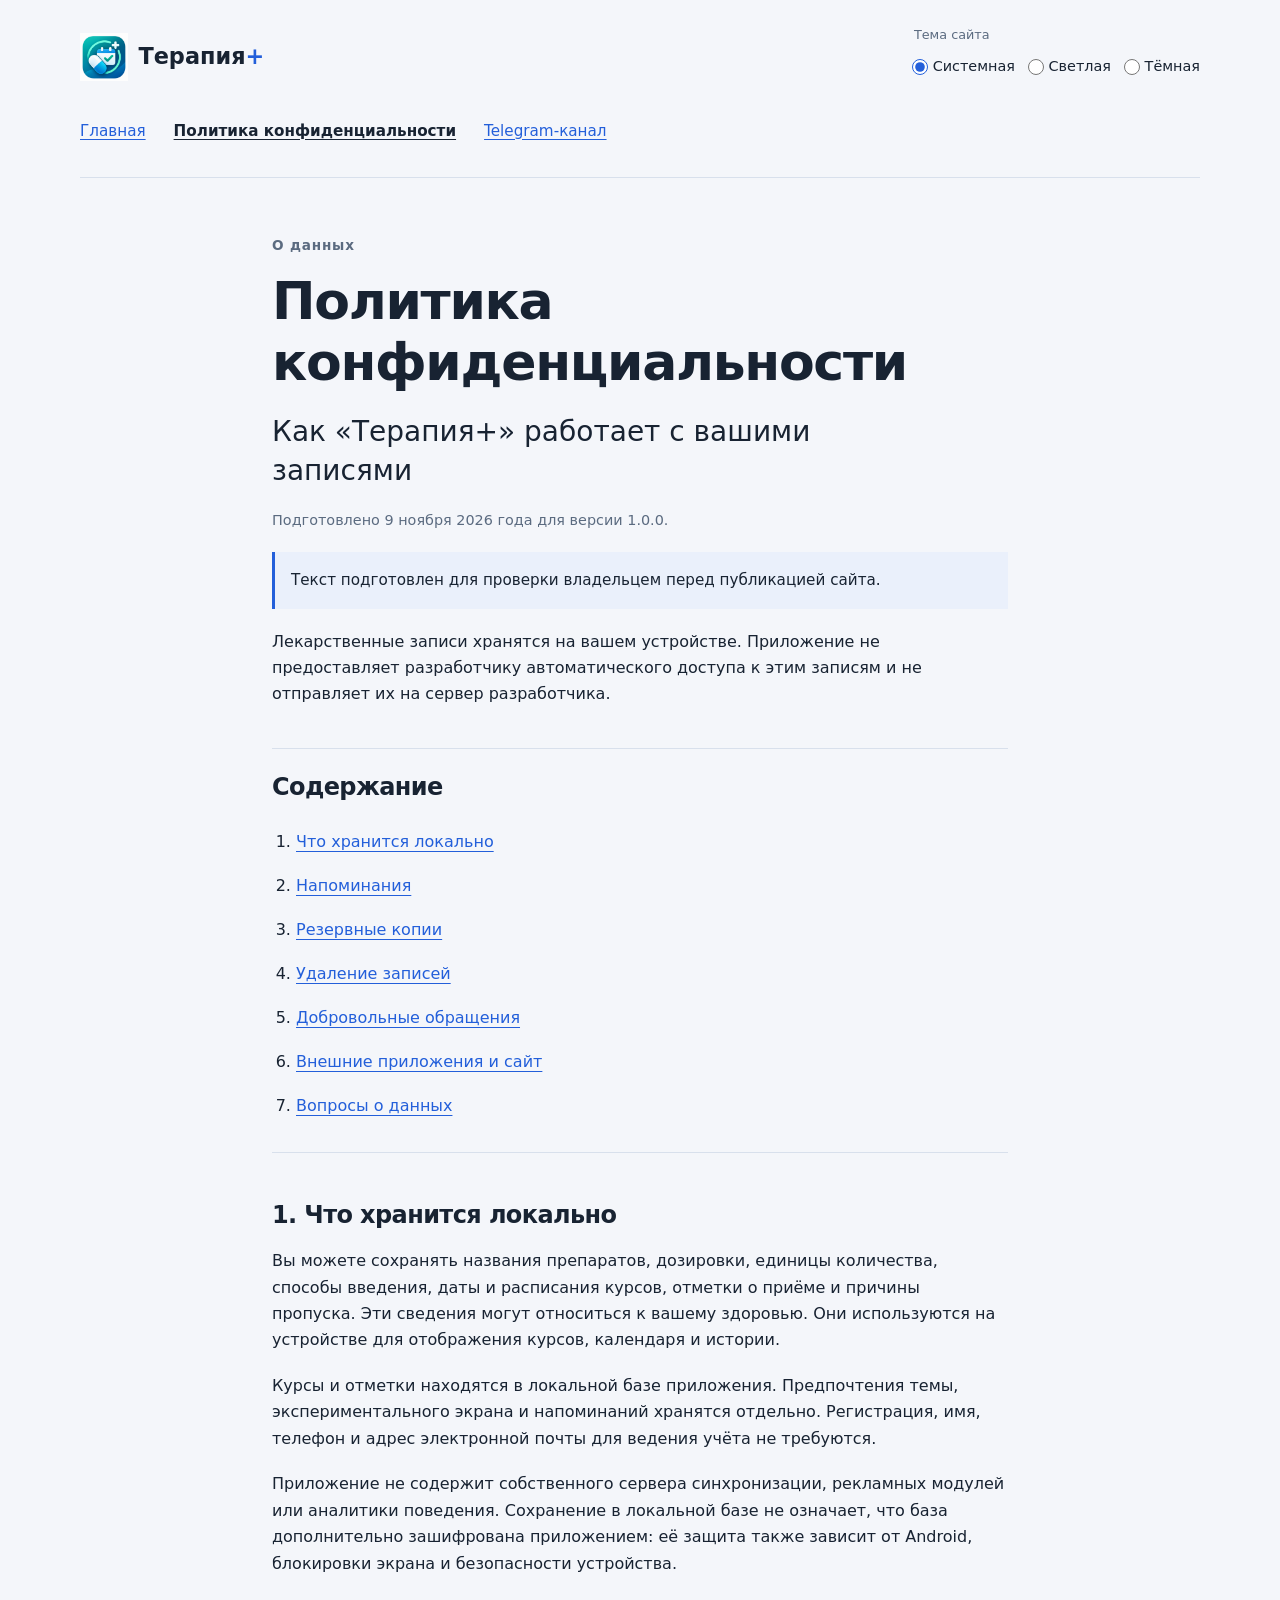
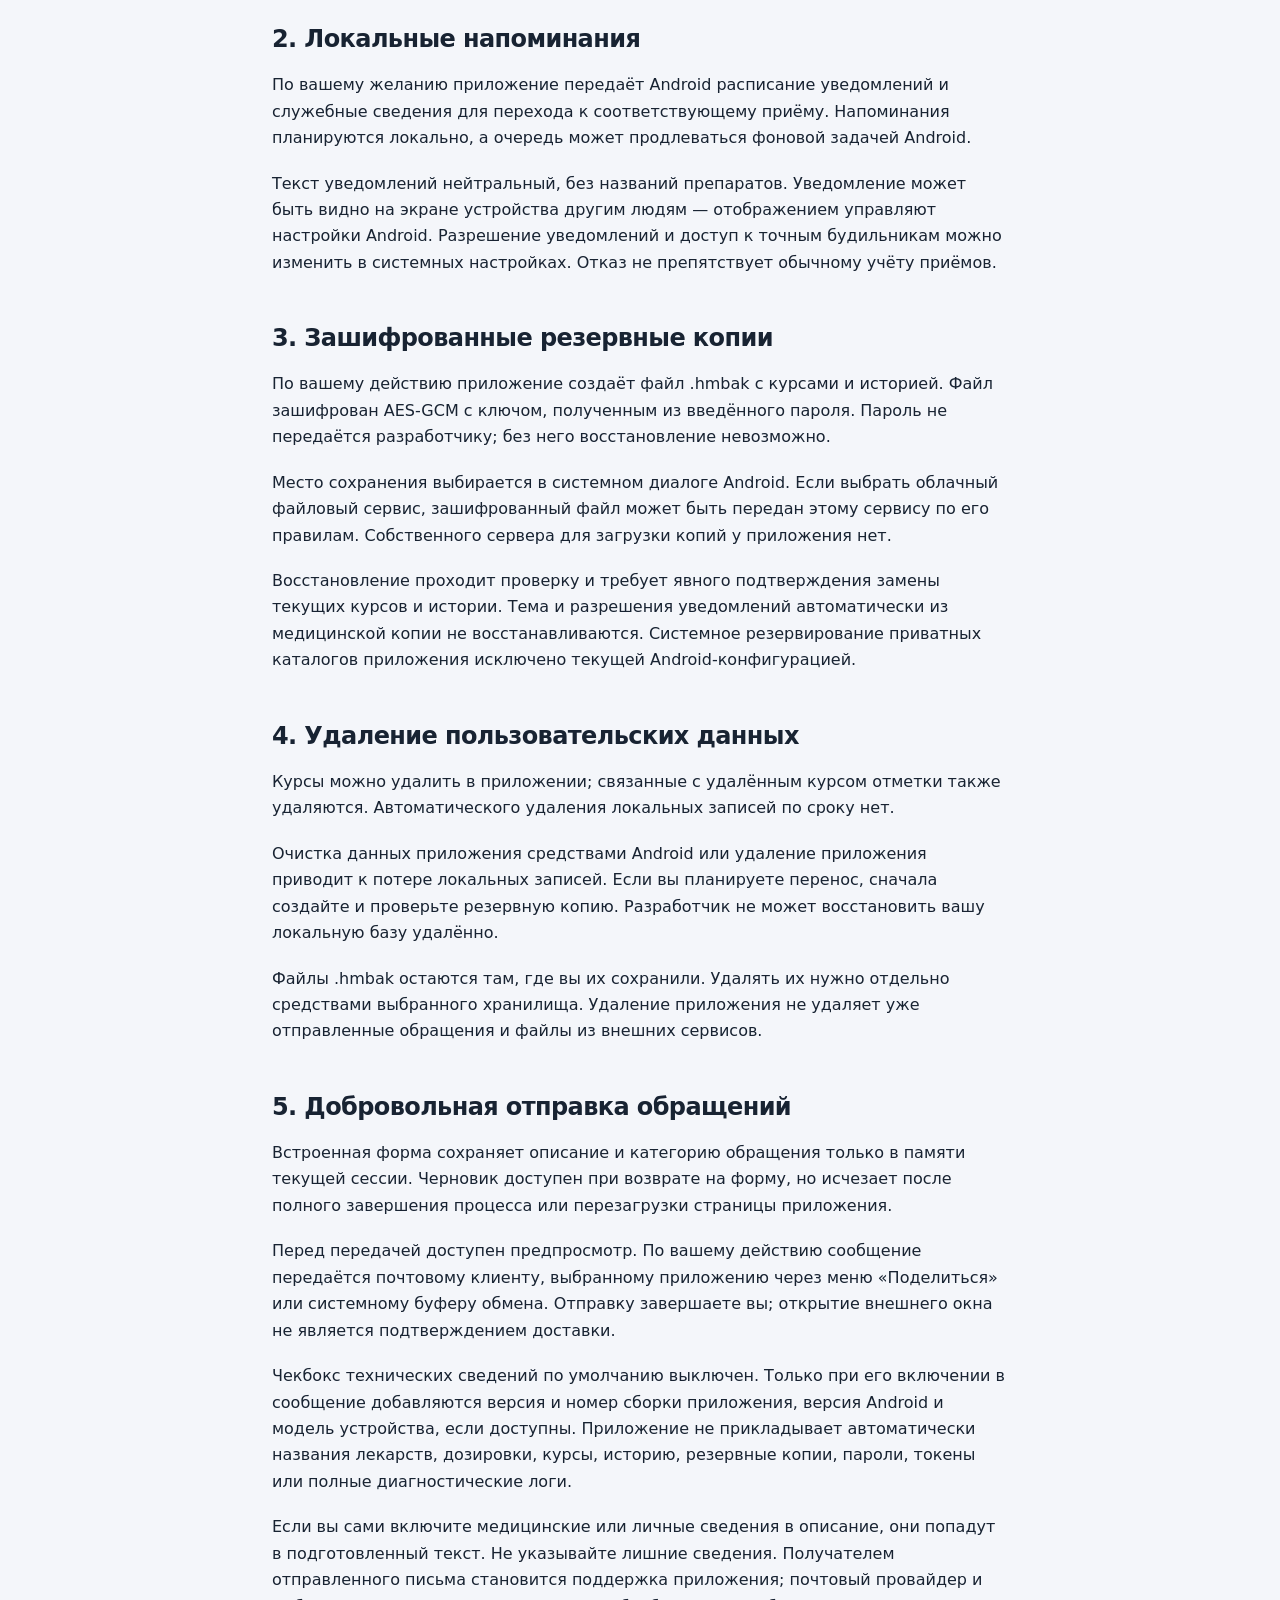
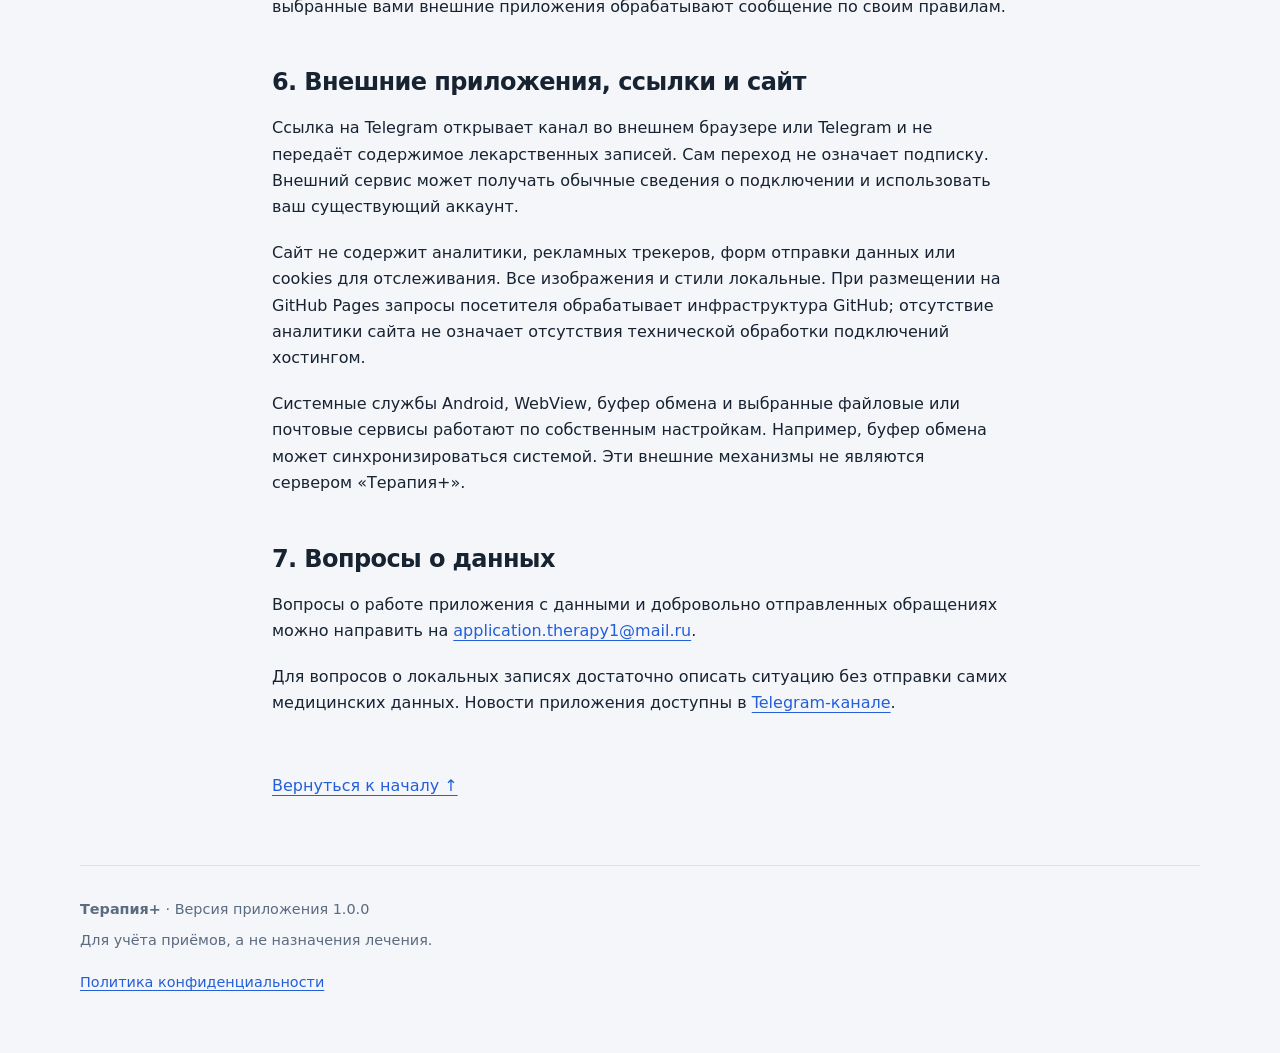
==== privacy/index.html @ ffd5de87 "Initial TherapyPlus website" ====
<!doctype html>
<html lang="ru">
<head>
  <meta charset="utf-8">
  <meta name="viewport" content="width=device-width, initial-scale=1">
  <meta name="description" content="Локальные записи, резервные копии, напоминания и добровольная обратная связь в Терапия+.">
  <meta name="referrer" content="no-referrer">
  <meta name="color-scheme" content="light dark">
  <title>Политика конфиденциальности — Терапия+</title>
  <link rel="icon" type="image/png" href="../assets/favicon.png">
  <link rel="stylesheet" href="../assets/styles.css">
</head>
<body>
  <a class="skip" href="#main">Перейти к содержимому</a>
  <header class="site-header wrap">
    <a class="brand" href="../" aria-label="Терапия+ — главная"><img src="../assets/favicon.png" width="48" height="48" alt=""><span>Терапия<span class="plus">+</span></span></a>
    <fieldset class="theme"><legend>Тема сайта</legend>
      <label><input id="theme-system" type="radio" name="theme" value="system" checked><span>Системная</span></label>
      <label><input id="theme-light" type="radio" name="theme" value="light"><span>Светлая</span></label>
      <label><input id="theme-dark" type="radio" name="theme" value="dark"><span>Тёмная</span></label>
    </fieldset>
    <nav aria-label="Главная навигация"><a href="../">Главная</a><a href="../privacy/" aria-current="page">Политика конфиденциальности</a><a href="https://t.me/+9D8aGX0nv0g4OTYy" rel="noreferrer">Telegram-канал</a></nav>
  </header>
  <main id="main" class="wrap" tabindex="-1">
    <article class="document">
      <p class="eyebrow">О данных</p><h1>Политика конфиденциальности</h1>
      <p class="lead">Как «Терапия+» работает с вашими записями</p>
      <p class="muted small">Подготовлено 9 ноября 2026 года для версии 1.0.0.</p>
      <p class="review-note">Текст подготовлен для проверки владельцем перед публикацией сайта.</p>
      <p>Лекарственные записи хранятся на вашем устройстве. Приложение не предоставляет разработчику автоматического доступа к этим записям и не отправляет их на сервер разработчика.</p>
      <nav class="contents" aria-label="Содержание политики"><h2>Содержание</h2><ol><li><a href="#local">Что хранится локально</a></li><li><a href="#reminders">Напоминания</a></li><li><a href="#backups">Резервные копии</a></li><li><a href="#deletion">Удаление записей</a></li><li><a href="#feedback">Добровольные обращения</a></li><li><a href="#external">Внешние приложения и сайт</a></li><li><a href="#contact">Вопросы о данных</a></li></ol></nav>
      <section id="local"><h2>1. Что хранится локально</h2><p>Вы можете сохранять названия препаратов, дозировки, единицы количества, способы введения, даты и расписания курсов, отметки о приёме и причины пропуска. Эти сведения могут относиться к вашему здоровью. Они используются на устройстве для отображения курсов, календаря и истории.</p><p>Курсы и отметки находятся в локальной базе приложения. Предпочтения темы, экспериментального экрана и напоминаний хранятся отдельно. Регистрация, имя, телефон и адрес электронной почты для ведения учёта не требуются.</p><p>Приложение не содержит собственного сервера синхронизации, рекламных модулей или аналитики поведения. Сохранение в локальной базе не означает, что база дополнительно зашифрована приложением: её защита также зависит от Android, блокировки экрана и безопасности устройства.</p></section>
      <section id="reminders"><h2>2. Локальные напоминания</h2><p>По вашему желанию приложение передаёт Android расписание уведомлений и служебные сведения для перехода к соответствующему приёму. Напоминания планируются локально, а очередь может продлеваться фоновой задачей Android.</p><p>Текст уведомлений нейтральный, без названий препаратов. Уведомление может быть видно на экране устройства другим людям — отображением управляют настройки Android. Разрешение уведомлений и доступ к точным будильникам можно изменить в системных настройках. Отказ не препятствует обычному учёту приёмов.</p></section>
      <section id="backups"><h2>3. Зашифрованные резервные копии</h2><p>По вашему действию приложение создаёт файл .hmbak с курсами и историей. Файл зашифрован AES-GCM с ключом, полученным из введённого пароля. Пароль не передаётся разработчику; без него восстановление невозможно.</p><p>Место сохранения выбирается в системном диалоге Android. Если выбрать облачный файловый сервис, зашифрованный файл может быть передан этому сервису по его правилам. Собственного сервера для загрузки копий у приложения нет.</p><p>Восстановление проходит проверку и требует явного подтверждения замены текущих курсов и истории. Тема и разрешения уведомлений автоматически из медицинской копии не восстанавливаются. Системное резервирование приватных каталогов приложения исключено текущей Android-конфигурацией.</p></section>
      <section id="deletion"><h2>4. Удаление пользовательских данных</h2><p>Курсы можно удалить в приложении; связанные с удалённым курсом отметки также удаляются. Автоматического удаления локальных записей по сроку нет.</p><p>Очистка данных приложения средствами Android или удаление приложения приводит к потере локальных записей. Если вы планируете перенос, сначала создайте и проверьте резервную копию. Разработчик не может восстановить вашу локальную базу удалённо.</p><p>Файлы .hmbak остаются там, где вы их сохранили. Удалять их нужно отдельно средствами выбранного хранилища. Удаление приложения не удаляет уже отправленные обращения и файлы из внешних сервисов.</p></section>
      <section id="feedback"><h2>5. Добровольная отправка обращений</h2><p>Встроенная форма сохраняет описание и категорию обращения только в памяти текущей сессии. Черновик доступен при возврате на форму, но исчезает после полного завершения процесса или перезагрузки страницы приложения.</p><p>Перед передачей доступен предпросмотр. По вашему действию сообщение передаётся почтовому клиенту, выбранному приложению через меню «Поделиться» или системному буферу обмена. Отправку завершаете вы; открытие внешнего окна не является подтверждением доставки.</p><p>Чекбокс технических сведений по умолчанию выключен. Только при его включении в сообщение добавляются версия и номер сборки приложения, версия Android и модель устройства, если доступны. Приложение не прикладывает автоматически названия лекарств, дозировки, курсы, историю, резервные копии, пароли, токены или полные диагностические логи.</p><p>Если вы сами включите медицинские или личные сведения в описание, они попадут в подготовленный текст. Не указывайте лишние сведения. Получателем отправленного письма становится поддержка приложения; почтовый провайдер и выбранные вами внешние приложения обрабатывают сообщение по своим правилам.</p></section>
      <section id="external"><h2>6. Внешние приложения, ссылки и сайт</h2><p>Ссылка на Telegram открывает канал во внешнем браузере или Telegram и не передаёт содержимое лекарственных записей. Сам переход не означает подписку. Внешний сервис может получать обычные сведения о подключении и использовать ваш существующий аккаунт.</p><p>Сайт не содержит аналитики, рекламных трекеров, форм отправки данных или cookies для отслеживания. Все изображения и стили локальные. При размещении на GitHub Pages запросы посетителя обрабатывает инфраструктура GitHub; отсутствие аналитики сайта не означает отсутствия технической обработки подключений хостингом.</p><p>Системные службы Android, WebView, буфер обмена и выбранные файловые или почтовые сервисы работают по собственным настройкам. Например, буфер обмена может синхронизироваться системой. Эти внешние механизмы не являются сервером «Терапия+».</p></section>
      <section id="contact"><h2>7. Вопросы о данных</h2><p>Вопросы о работе приложения с данными и добровольно отправленных обращениях можно направить на <a href="mailto:application.therapy1@mail.ru">application.therapy1@mail.ru</a>.</p><p>Для вопросов о локальных записях достаточно описать ситуацию без отправки самих медицинских данных. Новости приложения доступны в <a href="https://t.me/+9D8aGX0nv0g4OTYy" rel="noreferrer">Telegram-канале</a>.</p></section>
      <a class="text-link" href="#main">Вернуться к началу ↑</a>
    </article>
</main>
  <footer class="site-footer wrap"><p><strong>Терапия+</strong> <span class="muted">· Версия приложения 1.0.0</span></p><p>Для учёта приёмов, а не назначения лечения.</p><a href="../privacy/">Политика конфиденциальности</a></footer>
</body>
</html>
---- assets/styles.css ----
:root{color-scheme:light;--bg:#f4f6fa;--surface:#fff;--text:#182332;--muted:#5b6b80;--border:#d8e0ec;--accent:#235fda;--on-accent:#fff;--soft:#eaf0fb;font-family:system-ui,-apple-system,"Segoe UI",sans-serif;font-size:100%;line-height:1.65;background:var(--bg);color:var(--text)}
@media(prefers-color-scheme:dark){:root:not(:has(#theme-light:checked)){color-scheme:dark;--bg:#101319;--surface:#1a202a;--text:#edf2fa;--muted:#aab8ce;--border:#384458;--accent:#91b6ff;--on-accent:#102349;--soft:#252f3e}}
:root:has(#theme-dark:checked){color-scheme:dark;--bg:#101319;--surface:#1a202a;--text:#edf2fa;--muted:#aab8ce;--border:#384458;--accent:#91b6ff;--on-accent:#102349;--soft:#252f3e}
*{box-sizing:border-box}body{margin:0}.wrap{width:min(70rem,calc(100% - 3rem));margin-inline:auto}a{color:var(--accent);text-underline-offset:.22em;overflow-wrap:anywhere}a:hover{text-decoration-thickness:2px}a:focus-visible,input:focus-visible{outline:3px solid var(--accent);outline-offset:4px}p{margin:0 0 1.2rem}h1,h2,h3{line-height:1.17;letter-spacing:-.025em;text-wrap:balance;overflow-wrap:anywhere;margin:0 0 1.2rem}h1{font-size:clamp(2.6rem,7vw,5rem)}h2{font-size:clamp(1.65rem,3vw,2.2rem)}.plus{color:var(--accent)}.muted,.small,.release-note{color:var(--muted)}.small,.release-note{font-size:.9rem}.eyebrow{font-size:.85rem;font-weight:650;color:var(--muted);letter-spacing:.06em;margin-bottom:.9rem}.lead{font-size:clamp(1.25rem,2.5vw,1.75rem);line-height:1.4;max-width:35rem}.intro{max-width:36rem}.skip{position:absolute;left:1rem;top:-10rem;padding:.8rem;background:var(--surface);z-index:10}.skip:focus{top:1rem}.site-header{display:flex;flex-wrap:wrap;gap:1.25rem 2rem;justify-content:space-between;align-items:center;padding-block:1.5rem;border-bottom:1px solid var(--border)}.brand{display:flex;align-items:center;gap:.65rem;font-size:1.4rem;font-weight:700;text-decoration:none;color:var(--text)}.brand img{width:48px;height:48px;flex-shrink:0}.theme{padding:0;border:0;margin:0;display:flex;flex-wrap:wrap;gap:.25rem .8rem;min-width:0}.theme legend{font-size:.8rem;color:var(--muted)}.theme label{display:flex;align-items:center;gap:.3rem;min-height:44px;cursor:pointer;font-size:.9rem}.theme input{accent-color:var(--accent);width:1rem;height:1rem;margin:0}.site-header nav{flex-basis:100%;display:flex;flex-wrap:wrap;gap:.25rem 1.75rem}.site-header nav a{display:flex;align-items:center;min-height:44px;font-size:.95rem}.site-header [aria-current]{color:var(--text);font-weight:650}.hero{display:grid;grid-template-columns:minmax(0,1.7fr) minmax(0,1fr);gap:4rem;align-items:center;padding-block:5rem}.actions{display:flex;flex-wrap:wrap;gap:1rem 1.5rem;align-items:center;margin:2rem 0 1rem}.button{display:inline-flex;align-items:center;justify-content:center;min-height:48px;background:var(--accent);color:var(--on-accent);padding:.65rem 1.2rem;border-radius:.6rem;text-decoration:none;font-weight:650}.text-link{display:inline-flex;align-items:center;min-height:44px}.local-note{padding-left:2rem;border-left:2px solid var(--border)}.local-note h2{font-size:1.8rem}.section{padding-block:3rem;border-top:1px solid var(--border)}.features{display:grid;grid-template-columns:repeat(3,minmax(0,1fr));gap:2.25rem 3rem;margin:2.5rem 0 0}.features dt{font-size:1.1rem;font-weight:700;margin-bottom:.5rem;overflow-wrap:anywhere}.features dd{margin:0;color:var(--muted)}.contact{display:grid;grid-template-columns:minmax(0,1fr) minmax(0,1fr);gap:3rem}.contact-links{display:flex;flex-direction:column;align-items:flex-start;justify-content:center;gap:.7rem}.contact-links>a{padding-block:.5rem;min-height:44px}.medical-note{max-width:50rem;color:var(--muted);font-size:.95rem;margin-block:1rem 3rem}.site-footer{border-top:1px solid var(--border);padding-block:2rem 3rem;font-size:.9rem;color:var(--muted)}.site-footer p{margin-bottom:.5rem}.site-footer a{display:inline-flex;align-items:center;min-height:44px}.document{max-width:46rem;margin-inline:auto;padding-block:3.5rem}.document h1{font-size:clamp(2rem,5vw,3.25rem)}.document h2{font-size:1.5rem;margin-top:0}.document section{margin-block:3rem}.document ul,.document ol{padding-left:1.5rem}.document li{margin-bottom:.5rem}.review-note{background:var(--soft);border-left:3px solid var(--accent);padding:1rem;font-size:.95rem}.contents{border-block:1px solid var(--border);padding-block:1.5rem;margin-block:2.5rem}.contents a{display:inline-flex;align-items:center;min-height:44px}.contents ol{margin-bottom:0}.contents li{margin:0}
@media(max-width:54rem){.hero{grid-template-columns:1fr;gap:2rem;padding-block:3rem}.local-note{max-width:36rem}.features{grid-template-columns:repeat(2,minmax(0,1fr))}.contact{grid-template-columns:1fr;gap:1rem}}
@media(max-width:36rem){.wrap{width:calc(100% - 2rem)}.features{grid-template-columns:1fr;gap:1.75rem}.hero{padding-block:2.5rem}.site-header{padding-block:1rem;gap:1rem}.site-header nav{gap:.25rem 1.25rem}.local-note{padding-left:1rem}.section{padding-block:2rem}.document{padding-block:2.5rem}}
/* Long Russian words must reflow even with 200% text at 320 px. */
body{overflow-wrap:anywhere}.features>div,.hero>*,.contact>*{min-width:0}.brand{flex-wrap:wrap}
@media print{.theme,.site-header nav,.skip{display:none}.wrap{width:100%}.document{max-width:none}a{color:inherit}}
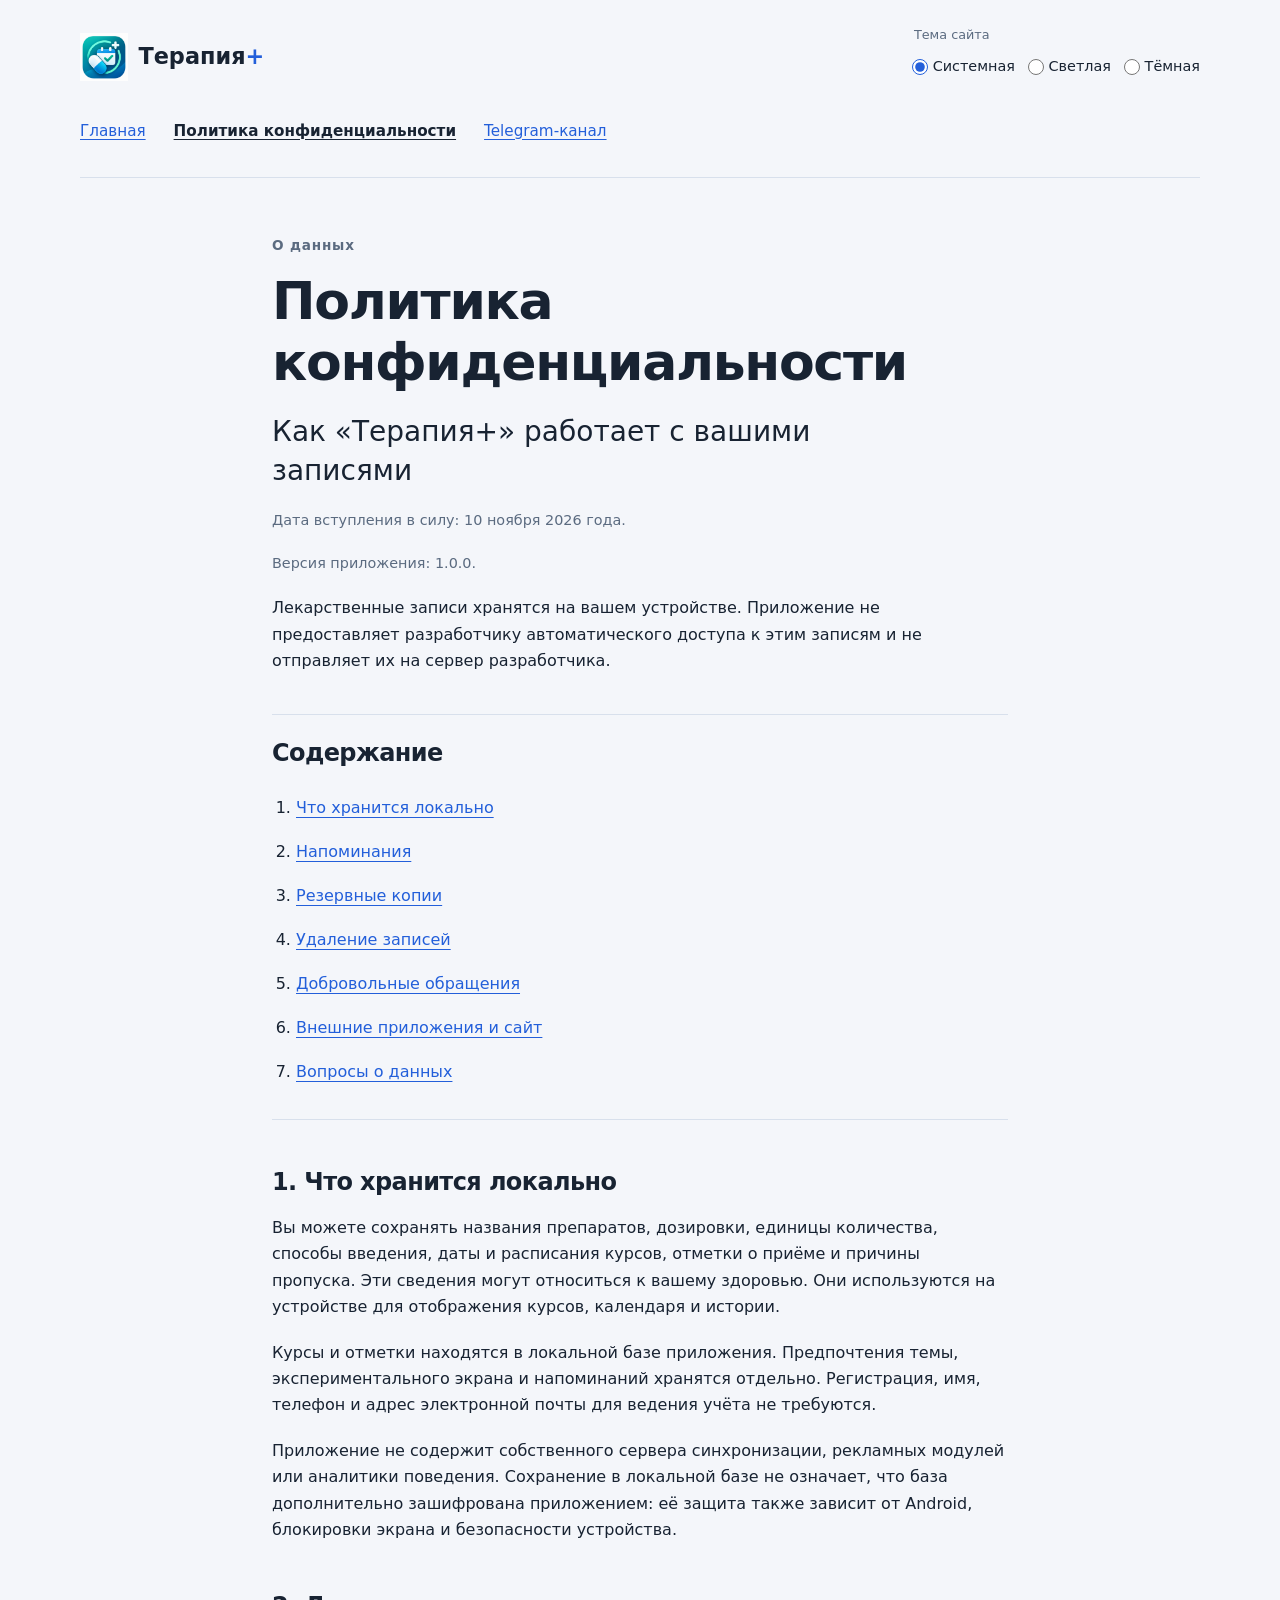
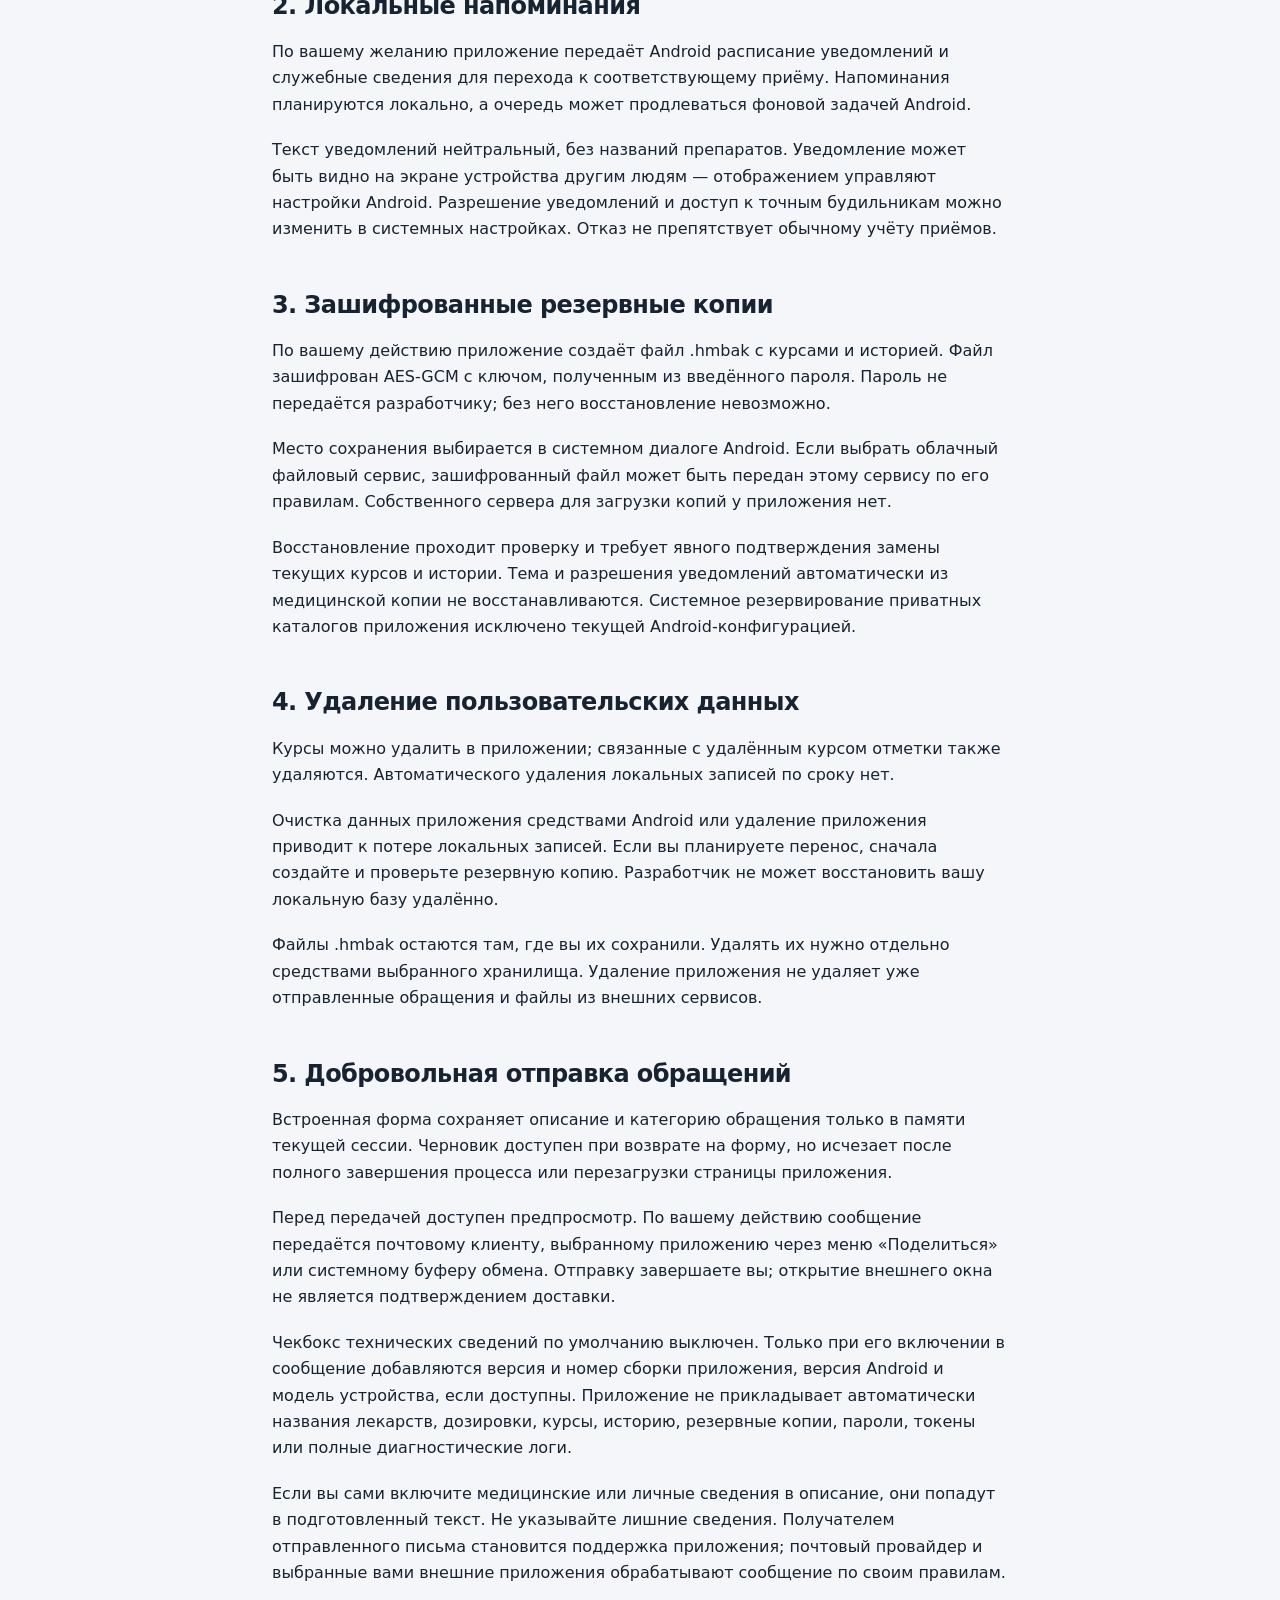
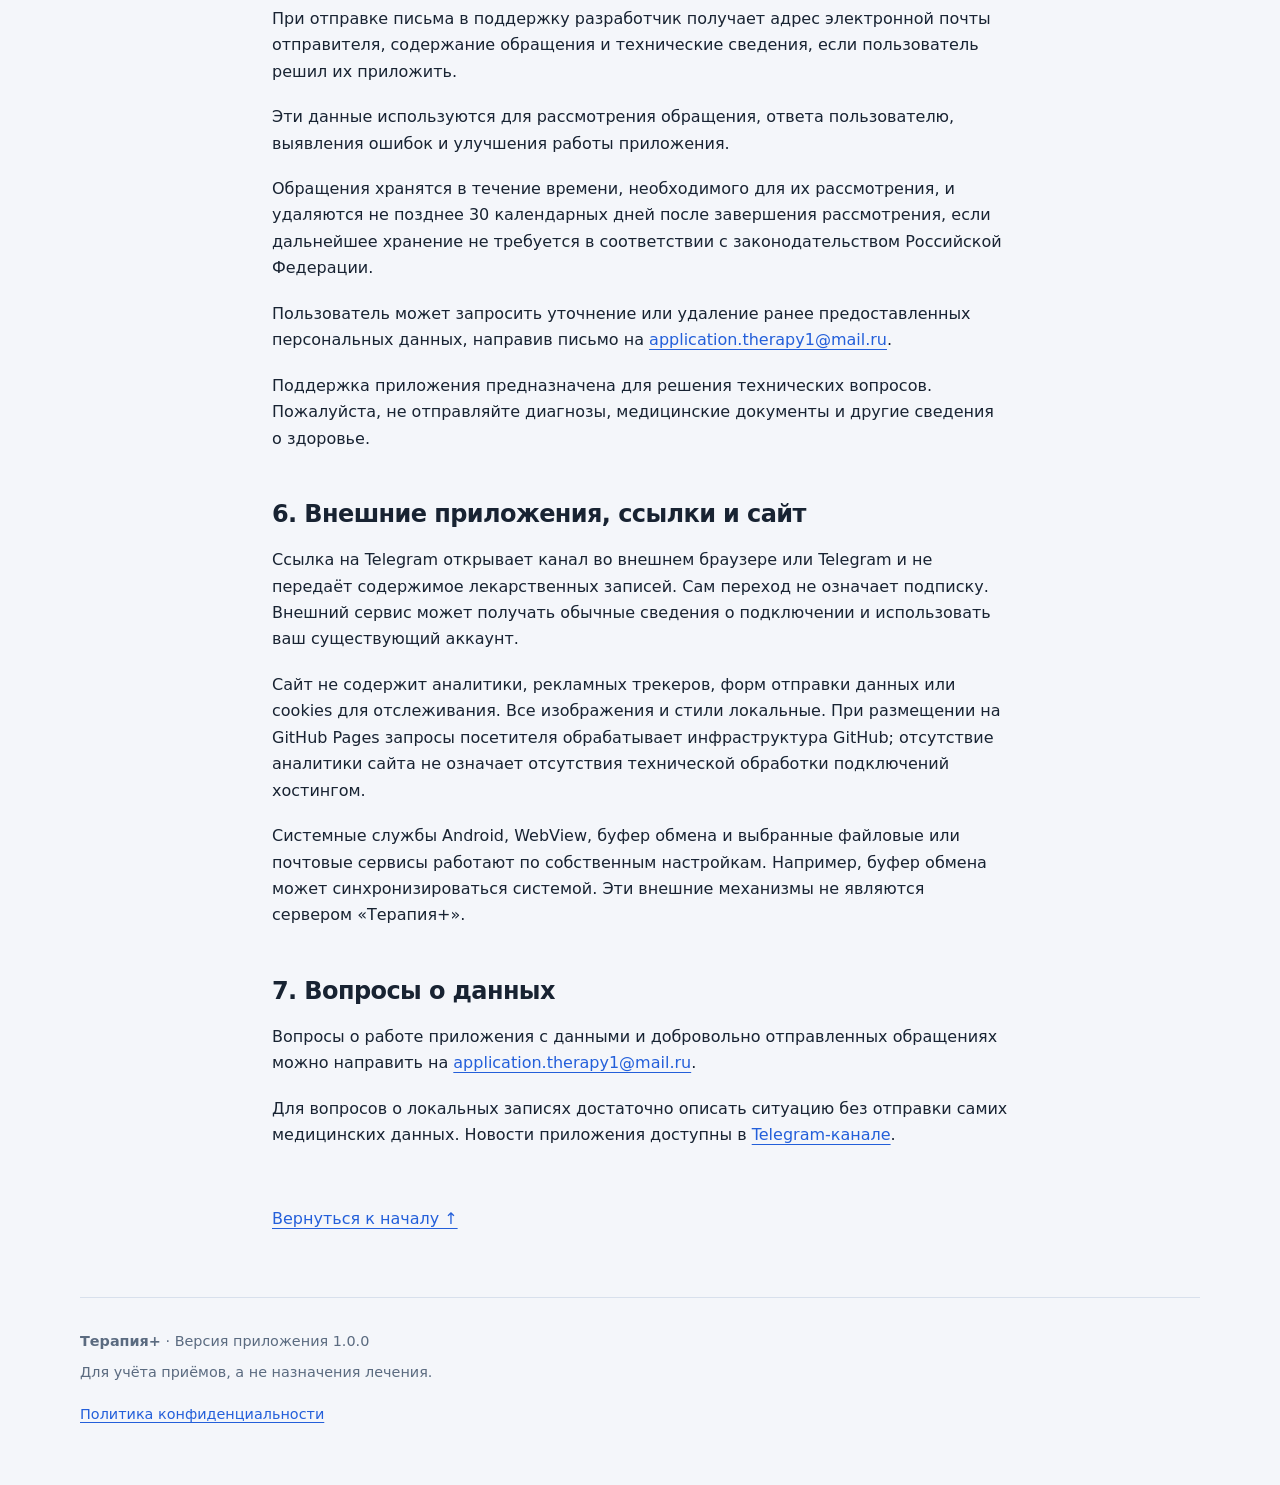
==== commit cee4a65c: "update" ====
--- a/privacy/index.html
+++ b/privacy/index.html
@@ -25,15 +25,19 @@
     <article class="document">
       <p class="eyebrow">О данных</p><h1>Политика конфиденциальности</h1>
       <p class="lead">Как «Терапия+» работает с вашими записями</p>
-      <p class="muted small">Подготовлено 9 ноября 2026 года для версии 1.0.0.</p>
-      <p class="review-note">Текст подготовлен для проверки владельцем перед публикацией сайта.</p>
+      <p class="muted small">Дата вступления в силу: 10 ноября 2026 года.</p>
+      <p class="muted small">Версия приложения: 1.0.0.</p>
       <p>Лекарственные записи хранятся на вашем устройстве. Приложение не предоставляет разработчику автоматического доступа к этим записям и не отправляет их на сервер разработчика.</p>
       <nav class="contents" aria-label="Содержание политики"><h2>Содержание</h2><ol><li><a href="#local">Что хранится локально</a></li><li><a href="#reminders">Напоминания</a></li><li><a href="#backups">Резервные копии</a></li><li><a href="#deletion">Удаление записей</a></li><li><a href="#feedback">Добровольные обращения</a></li><li><a href="#external">Внешние приложения и сайт</a></li><li><a href="#contact">Вопросы о данных</a></li></ol></nav>
       <section id="local"><h2>1. Что хранится локально</h2><p>Вы можете сохранять названия препаратов, дозировки, единицы количества, способы введения, даты и расписания курсов, отметки о приёме и причины пропуска. Эти сведения могут относиться к вашему здоровью. Они используются на устройстве для отображения курсов, календаря и истории.</p><p>Курсы и отметки находятся в локальной базе приложения. Предпочтения темы, экспериментального экрана и напоминаний хранятся отдельно. Регистрация, имя, телефон и адрес электронной почты для ведения учёта не требуются.</p><p>Приложение не содержит собственного сервера синхронизации, рекламных модулей или аналитики поведения. Сохранение в локальной базе не означает, что база дополнительно зашифрована приложением: её защита также зависит от Android, блокировки экрана и безопасности устройства.</p></section>
       <section id="reminders"><h2>2. Локальные напоминания</h2><p>По вашему желанию приложение передаёт Android расписание уведомлений и служебные сведения для перехода к соответствующему приёму. Напоминания планируются локально, а очередь может продлеваться фоновой задачей Android.</p><p>Текст уведомлений нейтральный, без названий препаратов. Уведомление может быть видно на экране устройства другим людям — отображением управляют настройки Android. Разрешение уведомлений и доступ к точным будильникам можно изменить в системных настройках. Отказ не препятствует обычному учёту приёмов.</p></section>
       <section id="backups"><h2>3. Зашифрованные резервные копии</h2><p>По вашему действию приложение создаёт файл .hmbak с курсами и историей. Файл зашифрован AES-GCM с ключом, полученным из введённого пароля. Пароль не передаётся разработчику; без него восстановление невозможно.</p><p>Место сохранения выбирается в системном диалоге Android. Если выбрать облачный файловый сервис, зашифрованный файл может быть передан этому сервису по его правилам. Собственного сервера для загрузки копий у приложения нет.</p><p>Восстановление проходит проверку и требует явного подтверждения замены текущих курсов и истории. Тема и разрешения уведомлений автоматически из медицинской копии не восстанавливаются. Системное резервирование приватных каталогов приложения исключено текущей Android-конфигурацией.</p></section>
       <section id="deletion"><h2>4. Удаление пользовательских данных</h2><p>Курсы можно удалить в приложении; связанные с удалённым курсом отметки также удаляются. Автоматического удаления локальных записей по сроку нет.</p><p>Очистка данных приложения средствами Android или удаление приложения приводит к потере локальных записей. Если вы планируете перенос, сначала создайте и проверьте резервную копию. Разработчик не может восстановить вашу локальную базу удалённо.</p><p>Файлы .hmbak остаются там, где вы их сохранили. Удалять их нужно отдельно средствами выбранного хранилища. Удаление приложения не удаляет уже отправленные обращения и файлы из внешних сервисов.</p></section>
-      <section id="feedback"><h2>5. Добровольная отправка обращений</h2><p>Встроенная форма сохраняет описание и категорию обращения только в памяти текущей сессии. Черновик доступен при возврате на форму, но исчезает после полного завершения процесса или перезагрузки страницы приложения.</p><p>Перед передачей доступен предпросмотр. По вашему действию сообщение передаётся почтовому клиенту, выбранному приложению через меню «Поделиться» или системному буферу обмена. Отправку завершаете вы; открытие внешнего окна не является подтверждением доставки.</p><p>Чекбокс технических сведений по умолчанию выключен. Только при его включении в сообщение добавляются версия и номер сборки приложения, версия Android и модель устройства, если доступны. Приложение не прикладывает автоматически названия лекарств, дозировки, курсы, историю, резервные копии, пароли, токены или полные диагностические логи.</p><p>Если вы сами включите медицинские или личные сведения в описание, они попадут в подготовленный текст. Не указывайте лишние сведения. Получателем отправленного письма становится поддержка приложения; почтовый провайдер и выбранные вами внешние приложения обрабатывают сообщение по своим правилам.</p></section>
+      <section id="feedback"><h2>5. Добровольная отправка обращений</h2><p>Встроенная форма сохраняет описание и категорию обращения только в памяти текущей сессии. Черновик доступен при возврате на форму, но исчезает после полного завершения процесса или перезагрузки страницы приложения.</p><p>Перед передачей доступен предпросмотр. По вашему действию сообщение передаётся почтовому клиенту, выбранному приложению через меню «Поделиться» или системному буферу обмена. Отправку завершаете вы; открытие внешнего окна не является подтверждением доставки.</p><p>Чекбокс технических сведений по умолчанию выключен. Только при его включении в сообщение добавляются версия и номер сборки приложения, версия Android и модель устройства, если доступны. Приложение не прикладывает автоматически названия лекарств, дозировки, курсы, историю, резервные копии, пароли, токены или полные диагностические логи.</p><p>Если вы сами включите медицинские или личные сведения в описание, они попадут в подготовленный текст. Не указывайте лишние сведения. Получателем отправленного письма становится поддержка приложения; почтовый провайдер и выбранные вами внешние приложения обрабатывают сообщение по своим правилам.</p><p>При отправке письма в поддержку разработчик получает адрес электронной почты отправителя, содержание обращения и технические сведения, если пользователь решил их приложить.</p>
+<p>Эти данные используются для рассмотрения обращения, ответа пользователю, выявления ошибок и улучшения работы приложения.</p>
+<p>Обращения хранятся в течение времени, необходимого для их рассмотрения, и удаляются не позднее 30 календарных дней после завершения рассмотрения, если дальнейшее хранение не требуется в соответствии с законодательством Российской Федерации.</p>
+<p>Пользователь может запросить уточнение или удаление ранее предоставленных персональных данных, направив письмо на <a href="mailto:application.therapy1@mail.ru">application.therapy1@mail.ru</a>.</p>
+<p>Поддержка приложения предназначена для решения технических вопросов. Пожалуйста, не отправляйте диагнозы, медицинские документы и другие сведения о здоровье.</p></section>
       <section id="external"><h2>6. Внешние приложения, ссылки и сайт</h2><p>Ссылка на Telegram открывает канал во внешнем браузере или Telegram и не передаёт содержимое лекарственных записей. Сам переход не означает подписку. Внешний сервис может получать обычные сведения о подключении и использовать ваш существующий аккаунт.</p><p>Сайт не содержит аналитики, рекламных трекеров, форм отправки данных или cookies для отслеживания. Все изображения и стили локальные. При размещении на GitHub Pages запросы посетителя обрабатывает инфраструктура GitHub; отсутствие аналитики сайта не означает отсутствия технической обработки подключений хостингом.</p><p>Системные службы Android, WebView, буфер обмена и выбранные файловые или почтовые сервисы работают по собственным настройкам. Например, буфер обмена может синхронизироваться системой. Эти внешние механизмы не являются сервером «Терапия+».</p></section>
       <section id="contact"><h2>7. Вопросы о данных</h2><p>Вопросы о работе приложения с данными и добровольно отправленных обращениях можно направить на <a href="mailto:application.therapy1@mail.ru">application.therapy1@mail.ru</a>.</p><p>Для вопросов о локальных записях достаточно описать ситуацию без отправки самих медицинских данных. Новости приложения доступны в <a href="https://t.me/+9D8aGX0nv0g4OTYy" rel="noreferrer">Telegram-канале</a>.</p></section>
       <a class="text-link" href="#main">Вернуться к началу ↑</a>
